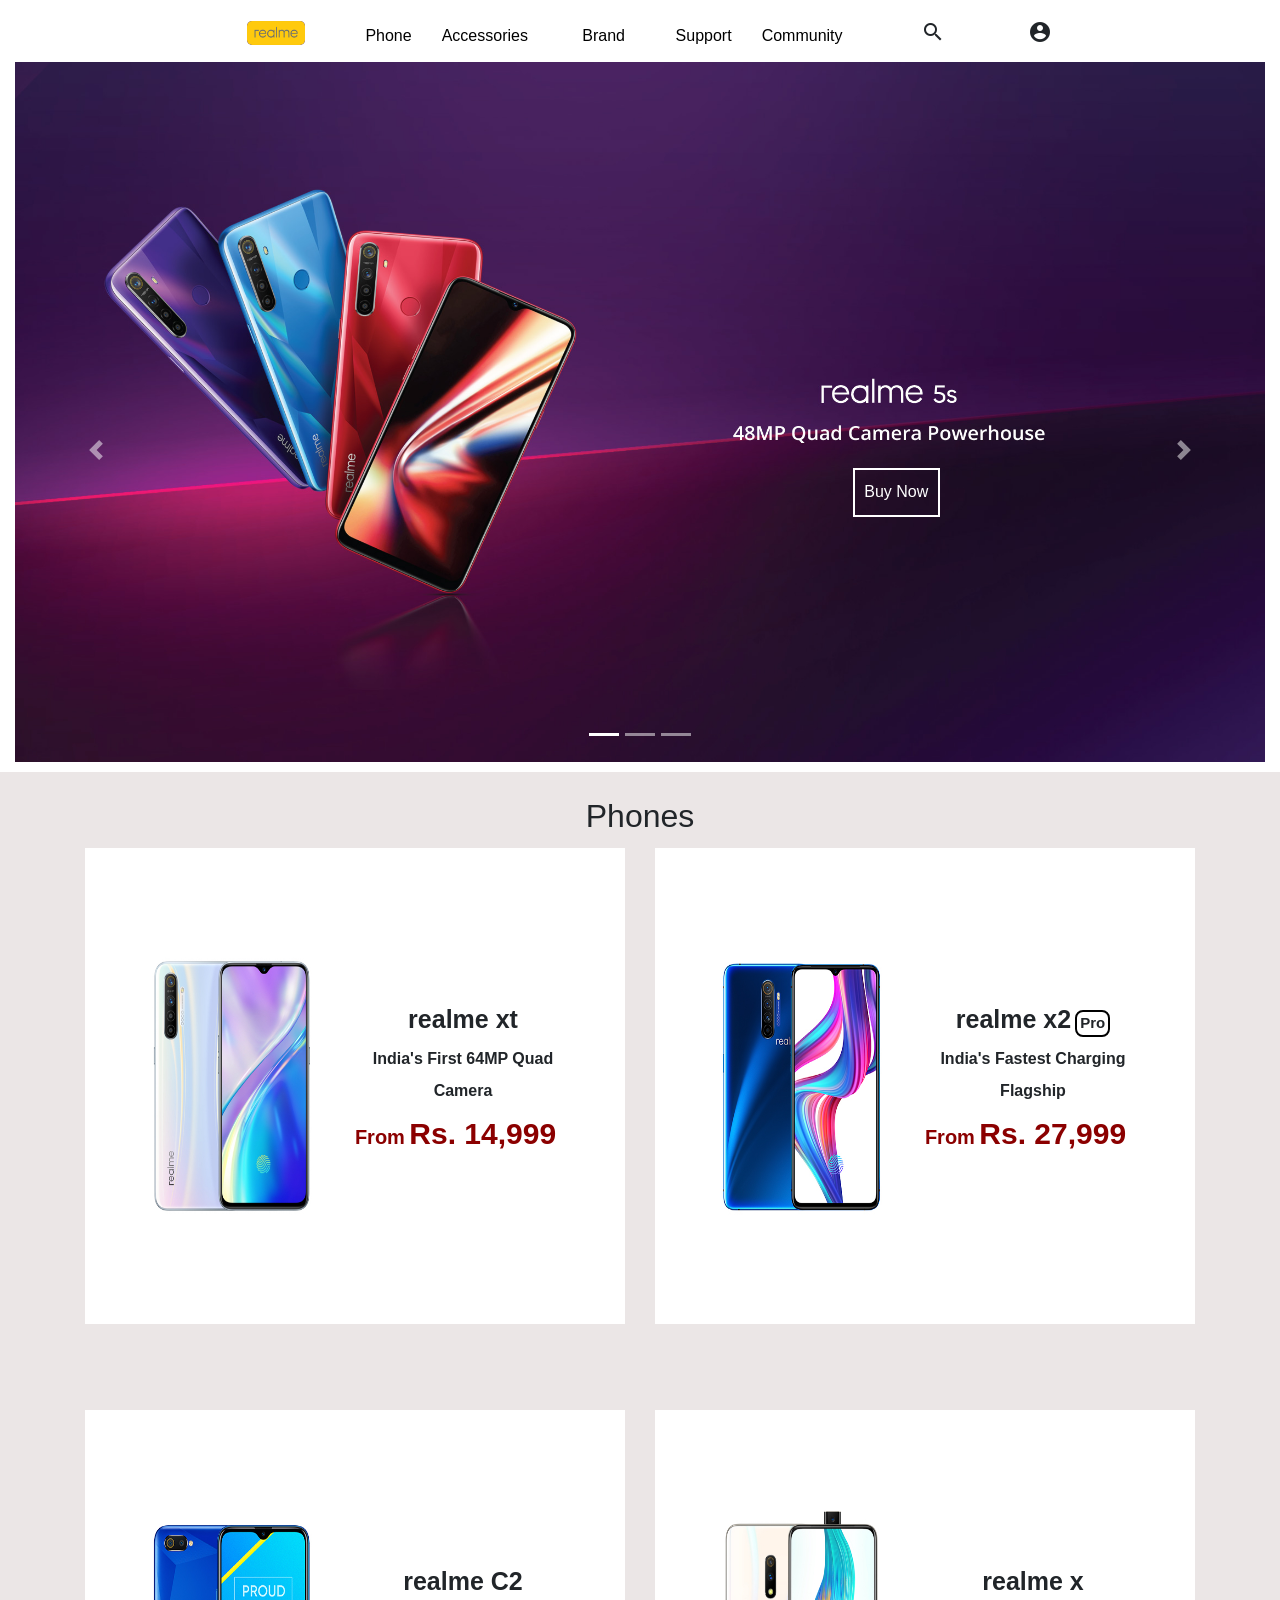
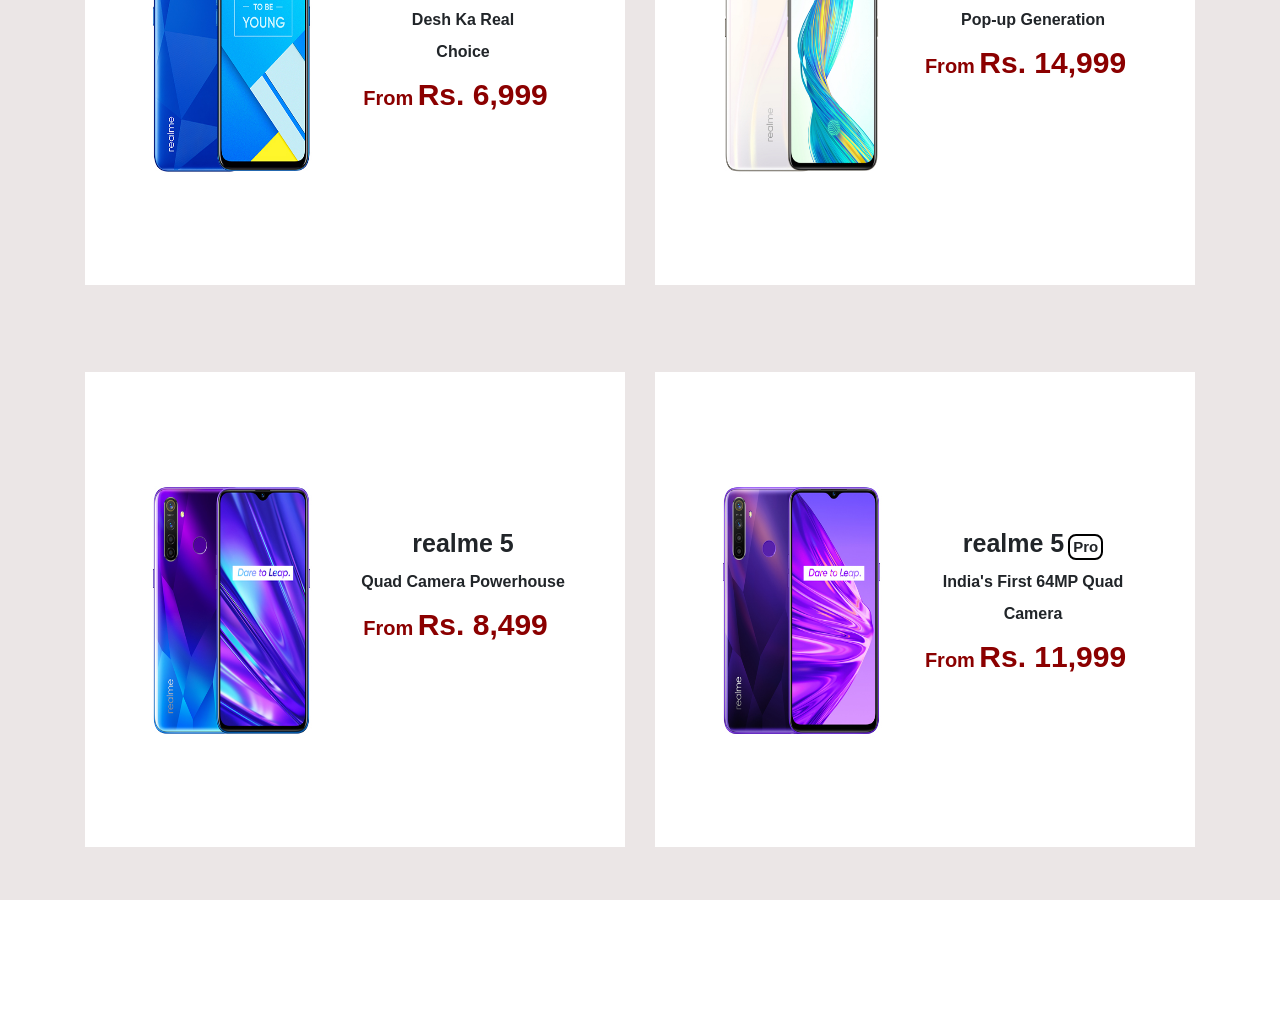
==== website.html @ 1b968656 "Add files via upload" ====
<!doctype html>

<html>
<head>
  <title>Website</title>
  <meta name="viewport" content="width=device-width, initial-scale=1, shrink-to-fit=no">
  <link rel="stylesheet" href="https://fonts.googleapis.com/icon?family=Material+Icons">
  <link rel="stylesheet" href="https://stackpath.bootstrapcdn.com/bootstrap/4.4.1/css/bootstrap.min.css" integrity="sha384-Vkoo8x4CGsO3+Hhxv8T/Q5PaXtkKtu6ug5TOeNV6gBiFeWPGFN9MuhOf23Q9Ifjh" crossorigin="anonymous">
  <link rel="stylesheet" href="../css/webcs.css">
</head>
<body>
  <nav class="site-header sticky-top py-1 navi">
<div class="container-fluid w-100 top" id="nav">
  <div class="row align-items-center">
      <div class="col-3 column align-self-start"><img src="../img/realme.png" class="logo"></img></div>
    <div class="col-1 column"><a href="https://www.realme.com/in/" class="op">Phone</a></div>
    <div class="col-1 column"><a href="https://www.realme.com/in/" class="op">Accessories</a></div>
    <div class="col-1 column"><a href="https://www.realme.com/in/" class="op">Brand</a></div>
    <div class="col-1 column"><a href="https://www.realme.com/in/" class="op">Support</a></div>
    <div class="col-1 column"><a href="https://www.realme.com/in/" class="op">Community</a></div>
    <div class="col-1 column "><i class="material-icons icon">search</i></div>
    <div class="col-1 column"><i class="material-icons icon">account_circle</i></div>
  </div>
</div>
</nav>
 <div class="container-fluid">
   <div class="carousel slide"id="caro" data-ride="carousel">
     <ol class="carousel-indicators">
    <li data-target="#caro" data-slide-to="0" class="active"></li>
    <li data-target="#caro" data-slide-to="1"></li>
    <li data-target="#caro" data-slide-to="2"></li>
  </ol>
     <div class="carousel-inner">
       <div class="carousel-item active">
         <img src="../img/realme5s.jpg" class=" d-block image">
         <button class="buy">Buy Now</button>
       </div>
       <div class="carousel-item">
            <img src="../img/realme5s.jpg" class="image">
             <button class="buy">Buy Now</button>
       </div>
       <div class="carousel-item">
            <img src="../img/realme5s.jpg" class="image">
             <button class="buy">Buy Now</button>
       </div>
     </div>
   </div>
   <a class="carousel-control-prev" href="#caro" role="button" data-slide="prev">
  <span class="carousel-control-prev-icon" aria-hidden="true"></span>
  <span class="sr-only">Previous</span>
</a>
<a class="carousel-control-next" href="#caro" role="button" data-slide="next">
  <span class="carousel-control-next-icon" aria-hidden="true"></span>
  <span class="sr-only">Next</span>
</a>
 </div>
 <div class="container-fluid fix">
   <label class="phone">Phones</label>
  <div class="container">
    <div class="row">
      <div class="col-6"><a href="#top"><img src="../img/realmext.jpg" class="dis"></img></a>
        <span class="detail container">
          <label style="font-size:25px">realme xt</label><br>
          <label>India's First 64MP Quad</label><br><label>Camera</label><br>
         <label style="color:darkred;font-size:20px">From</label>  <label style="font-size:30px;color:darkred">Rs. 14,999</label>
         </span>
        </div>

      <div class="col-6"><a href="#top"><img src="../img/realmex2.jpg" class="dis"></img></a>
        <span class="detail container">
          <label style="font-size:25px">realme x2 </label><label class=pro>Pro</label><br>
          <label>India's Fastest Charging</label><br><label>Flagship</label><br>
         <label style="color:darkred;font-size:20px">From</label>  <label style="font-size:30px;color:darkred">Rs. 27,999</label>
         </span>
      </div>
    </div>
    <div class="row" style="margin-top:3%">
      <div class="col-6"><a href="#top"><img src="../img/realmec2.jpg" class="dis"></img></a>
        <span class="detail container">
          <label style="font-size:25px">realme C2</label><br>
          <label>Desh Ka Real</label><br><label>Choice</label><br>
         <label style="color:darkred;font-size:20px">From</label>  <label style="font-size:30px;color:darkred">Rs. 6,999</label>
         </span>
      </div>
      <div class="col-6"><a href="#top"><img src="../img/realmex.jpg" class="dis"></img></a>
        <span class="detail container">
          <label style="font-size:25px">realme x</label><br>
          <label>Pop-up Generation</label><br>
         <label style="color:darkred;font-size:20px">From</label>  <label style="font-size:30px;color:darkred">Rs. 14,999</label>
         </span>
      </div>
    </div>
    <div class="row" style="margin-top:3%;">
      <div class="col-6"><a href="#top"><img src="../img/realme5.jpg" class="dis"></img></a>
        <span class="detail container">
          <label style="font-size:25px">realme 5</label><br>
          <label>Quad Camera Powerhouse</label><br>
         <label style="color:darkred;font-size:20px">From</label>  <label style="font-size:30px;color:darkred">Rs. 8,499</label>
         </span>
      </div>
      <div class="col-6"><a href="#top"><img src="../img/realme5pro.jpg" class="dis"></img></a>
        <span class="detail container">
          <label style="font-size:25px">realme 5 </label><label class=pro>Pro</label><br>
          <label>India's First 64MP Quad</label><br><label>Camera</label><br>
         <label style="color:darkred;font-size:20px">From</label>  <label style="font-size:30px;color:darkred">Rs. 11,999</label>
         </span>
      </div>
    </div>
  </div>
 </div>

 <script src="https://code.jquery.com/jquery-3.4.1.slim.min.js" integrity="sha384-J6qa4849blE2+poT4WnyKhv5vZF5SrPo0iEjwBvKU7imGFAV0wwj1yYfoRSJoZ+n" crossorigin="anonymous"></script>
<script src="https://cdn.jsdelivr.net/npm/popper.js@1.16.0/dist/umd/popper.min.js" integrity="sha384-Q6E9RHvbIyZFJoft+2mJbHaEWldlvI9IOYy5n3zV9zzTtmI3UksdQRVvoxMfooAo" crossorigin="anonymous"></script>
<script src="https://stackpath.bootstrapcdn.com/bootstrap/4.4.1/js/bootstrap.min.js" integrity="sha384-wfSDF2E50Y2D1uUdj0O3uMBJnjuUD4Ih7YwaYd1iqfktj0Uod8GCExl3Og8ifwB6" crossorigin="anonymous"></script>
</body>

</html>
---- css/webcs.css ----
.fix{
  text-align: center;
  margin-top: 10px;
  background-color: #ebe6e6;
}
.top{
  padding-top: 0.5%;
  padding-bottom: 0.5%;
}
.image{
  width: 100%;
  height: 700px;
}
.buy{
  position: absolute;
  bottom: 35%;
  right: 26%;
  border: 2px solid white;
  width: 7%;
  height: 7%;
  background: transparent;
  color: white;
  transition: 0.5s ease;
}
.buy:hover{
  background-color: white;
  color: black;
}
.column{
  padding-top: 10px;
  text-align: right;
#  border: 2px solid;
}
.op{
  color: black;
  text-decoration: none;
}
.op:hover{
  color: #FFE66D;
  text-decoration: none;
}
.logo{
  width: 20%;
  background-color: blue;
  border-radius: 5px;
}
.phone{
  margin-top: 1.6%;
  font-size: 200%;
}
.dis{
  width: 100%;
  height: 90%;
}
.navi{
  background-color:rgba(255, 255, 255,0.98);
}
.detail{
  position: relative;
  bottom: 61%;
  left: 20%;
  display:inline;
  text-align: center;
  font-weight: bold;
}
.pro{
  border: 2px solid black;
  border-radius: 8px;
  font-size: 15px;
  margin-left: 4px;
  margin-bottom: 10px;
  padding-left: 3px;
  padding-right: 3px;
}
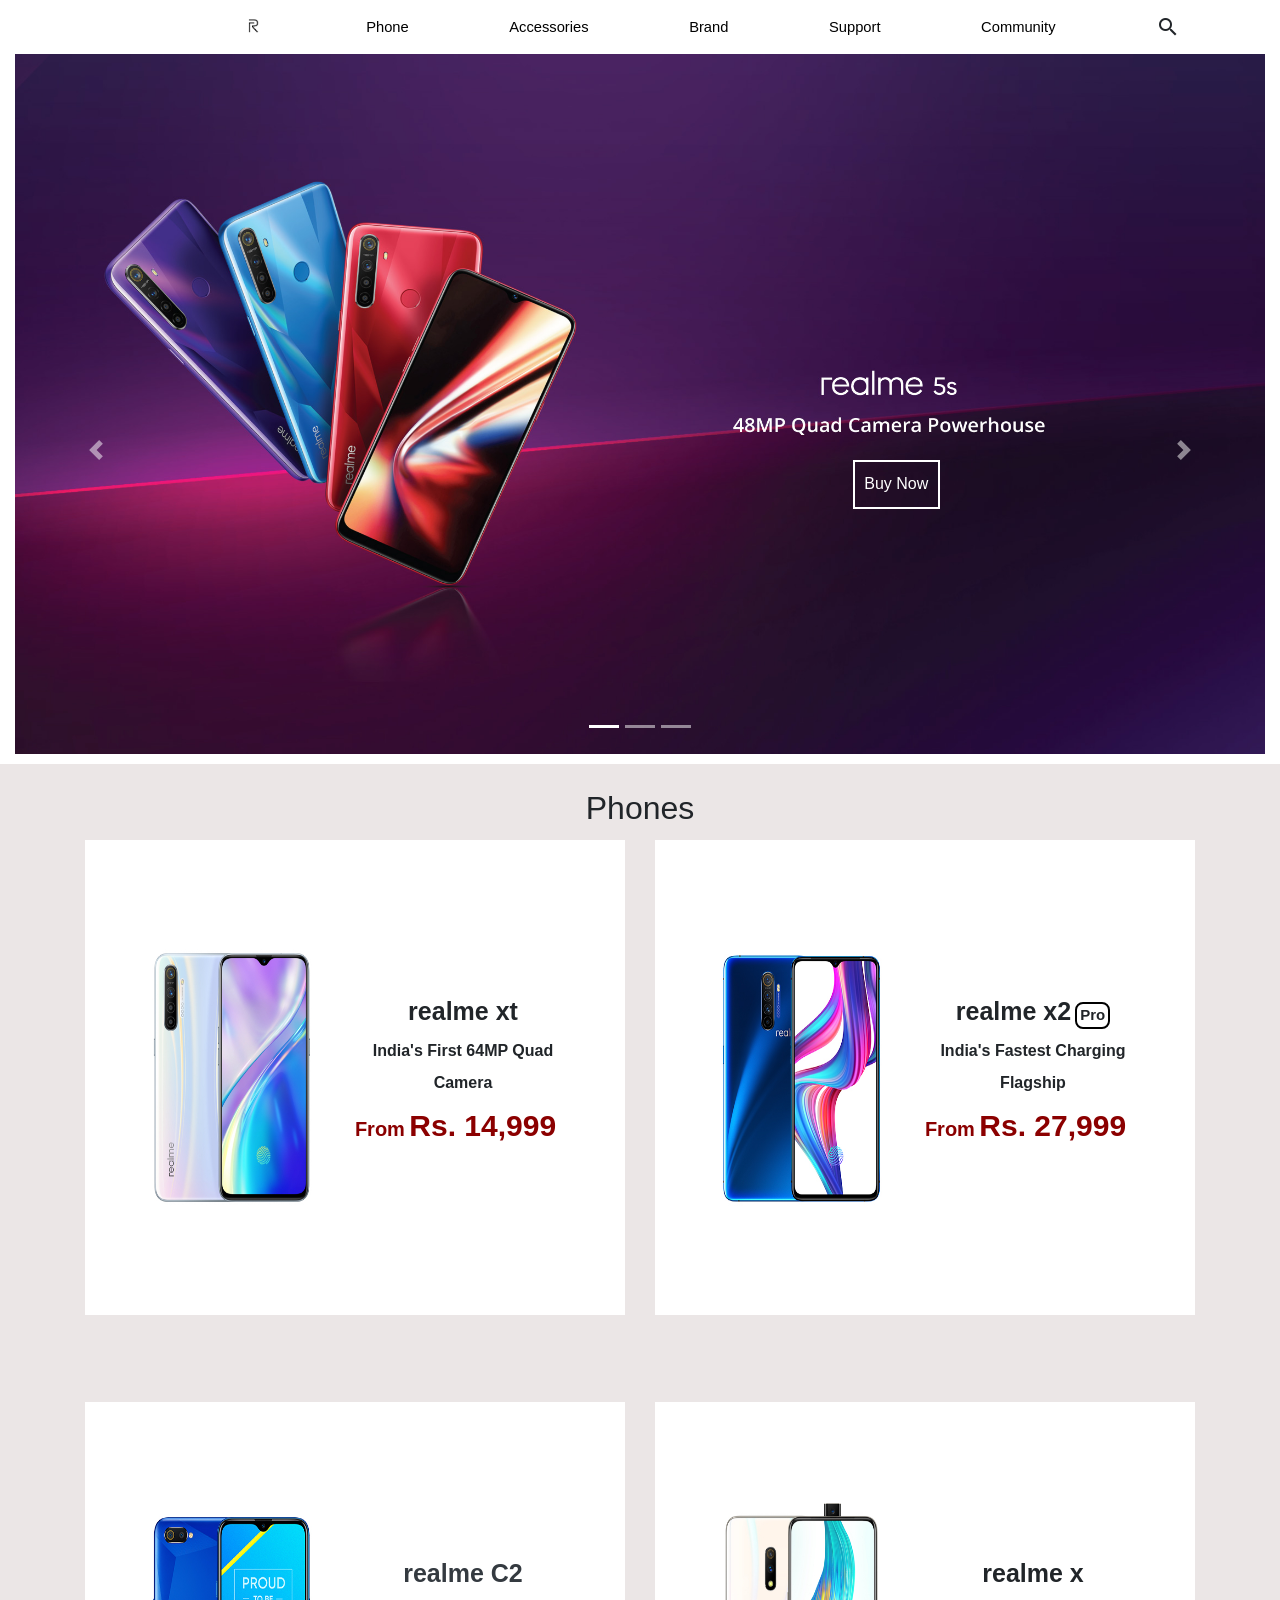
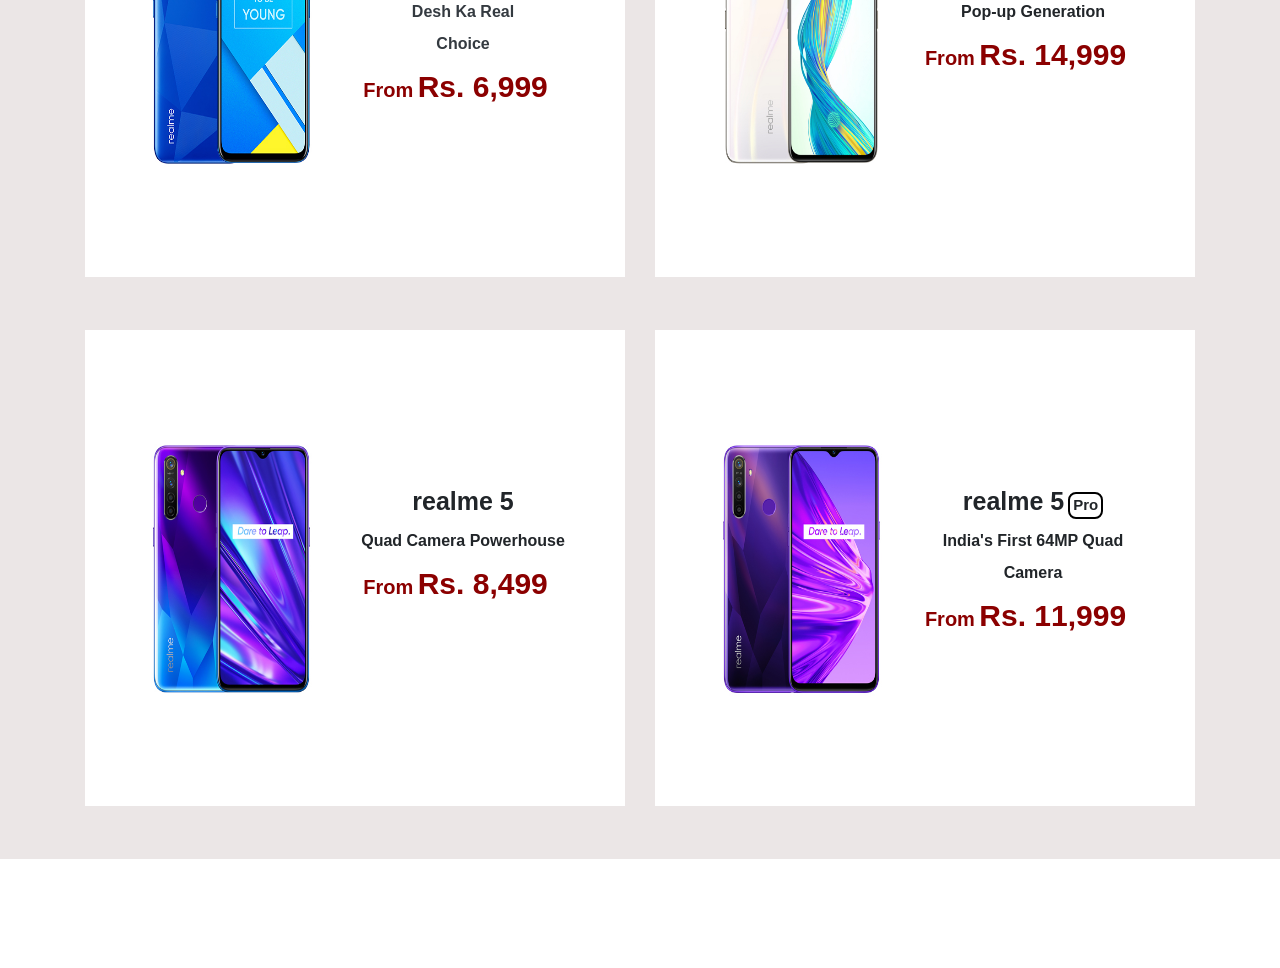
==== commit 6152265f: "Add files via upload" ====
--- a/website.html
+++ b/website.html
@@ -9,22 +9,27 @@
   <link rel="stylesheet" href="../css/webcs.css">
 </head>
 <body>
-  <nav class="site-header sticky-top py-1 navi">
-<div class="container-fluid w-100 top" id="nav">
-  <div class="row align-items-center">
-      <div class="col-3 column align-self-start"><img src="../img/realme.png" class="logo"></img></div>
-    <div class="col-1 column"><a href="https://www.realme.com/in/" class="op">Phone</a></div>
-    <div class="col-1 column"><a href="https://www.realme.com/in/" class="op">Accessories</a></div>
-    <div class="col-1 column"><a href="https://www.realme.com/in/" class="op">Brand</a></div>
-    <div class="col-1 column"><a href="https://www.realme.com/in/" class="op">Support</a></div>
-    <div class="col-1 column"><a href="https://www.realme.com/in/" class="op">Community</a></div>
-    <div class="col-1 column "><i class="material-icons icon">search</i></div>
-    <div class="col-1 column"><i class="material-icons icon">account_circle</i></div>
+  <nav class="navbar navbar-expand-md navbar-dark ">
+
+     <span class="logo"><img src="../img/realme.png" style="width: 100%;"></img></span>
+    <!-- <button class="navbar-toggler" type="button" data-toggle="collapse" style="background-color: skyblue" data-target:"#navdiv"><span class="navbar-toggler-icon"></span></button> -->
+    <button class="navbar-toggler" type="button" data-toggle="collapse" data-target="#navbarSupportedContent" aria-controls="navbarSupportedContent" aria-expanded="false" aria-label="Toggle navigation">
+    <span class="navbar-toggler-icon" style="background-color: skyblue"></span>
+  </button>
+    <div class="collapse navbar-collapse" id="navbarSupportedContent">
+    <ul class="navbar-nav mr-auto">
+    <li class="nav-item list-i"><a href="https://www.realme.com/in/" class="nav-i">Phone</a></li>
+    <li class="nav-item list-i"><a href="https://www.realme.com/in/" class="nav-i">Accessories</a></li>
+    <li class="nav-item list-i"><a href="https://www.realme.com/in/" class="nav-i">Brand</a></li>
+    <li class="nav-item list-i"><a href="https://www.realme.com/in/" class="nav-i">Support</a></li>
+    <li class="nav-item list-i"><a href="https://www.realme.com/in/" class="nav-i">Community</a></li>
+    <li class="nav-item list-i"><i class="material-icons icon">search</i></li>
+    <li class="nav-item list-i"><i class="material-icons icon">account_circle</i></li>
+    </ul>
   </div>
-</div>
 </nav>
  <div class="container-fluid">
-   <div class="carousel slide"id="caro" data-ride="carousel">
+   <div class="carousel slide" id="caro" data-ride="carousel">
      <ol class="carousel-indicators">
     <li data-target="#caro" data-slide-to="0" class="active"></li>
     <li data-target="#caro" data-slide-to="1"></li>
@@ -75,12 +80,13 @@
       </div>
     </div>
     <div class="row" style="margin-top:3%">
-      <div class="col-6"><a href="#top"><img src="../img/realmec2.jpg" class="dis"></img></a>
-        <span class="detail container">
+      <div class="col-6"><a href="#top" class="text-dark"><img src="../img/realmec2.jpg" class="dis"></img>
+         <span class="detail container">
           <label style="font-size:25px">realme C2</label><br>
           <label>Desh Ka Real</label><br><label>Choice</label><br>
          <label style="color:darkred;font-size:20px">From</label>  <label style="font-size:30px;color:darkred">Rs. 6,999</label>
-         </span>
+         </span></a>
+
       </div>
       <div class="col-6"><a href="#top"><img src="../img/realmex.jpg" class="dis"></img></a>
         <span class="detail container">
@@ -90,7 +96,7 @@
          </span>
       </div>
     </div>
-    <div class="row" style="margin-top:3%;">
+    <div class="row" stylehost website for free on google="margin-top:3%;">
       <div class="col-6"><a href="#top"><img src="../img/realme5.jpg" class="dis"></img></a>
         <span class="detail container">
           <label style="font-size:25px">realme 5</label><br>
--- a/css/webcs.css
+++ b/css/webcs.css
@@ -31,19 +31,24 @@
   text-align: right;
 #  border: 2px solid;
 }
-.op{
+.list-i{
+  margin-left: 30%;
+  margin-top:2%;
+}
+.nav-i{
   color: black;
-  text-decoration: none;
+  font-size: 92%;
 }
-.op:hover{
+.nav-i:hover{
   color: #FFE66D;
   text-decoration: none;
 }
 .logo{
-  width: 20%;
-  background-color: blue;
-  border-radius: 5px;
+  padding-top: 0%;
+  margin-left: 18%;
+  width: 2%;
 }
+
 .phone{
   margin-top: 1.6%;
   font-size: 200%;
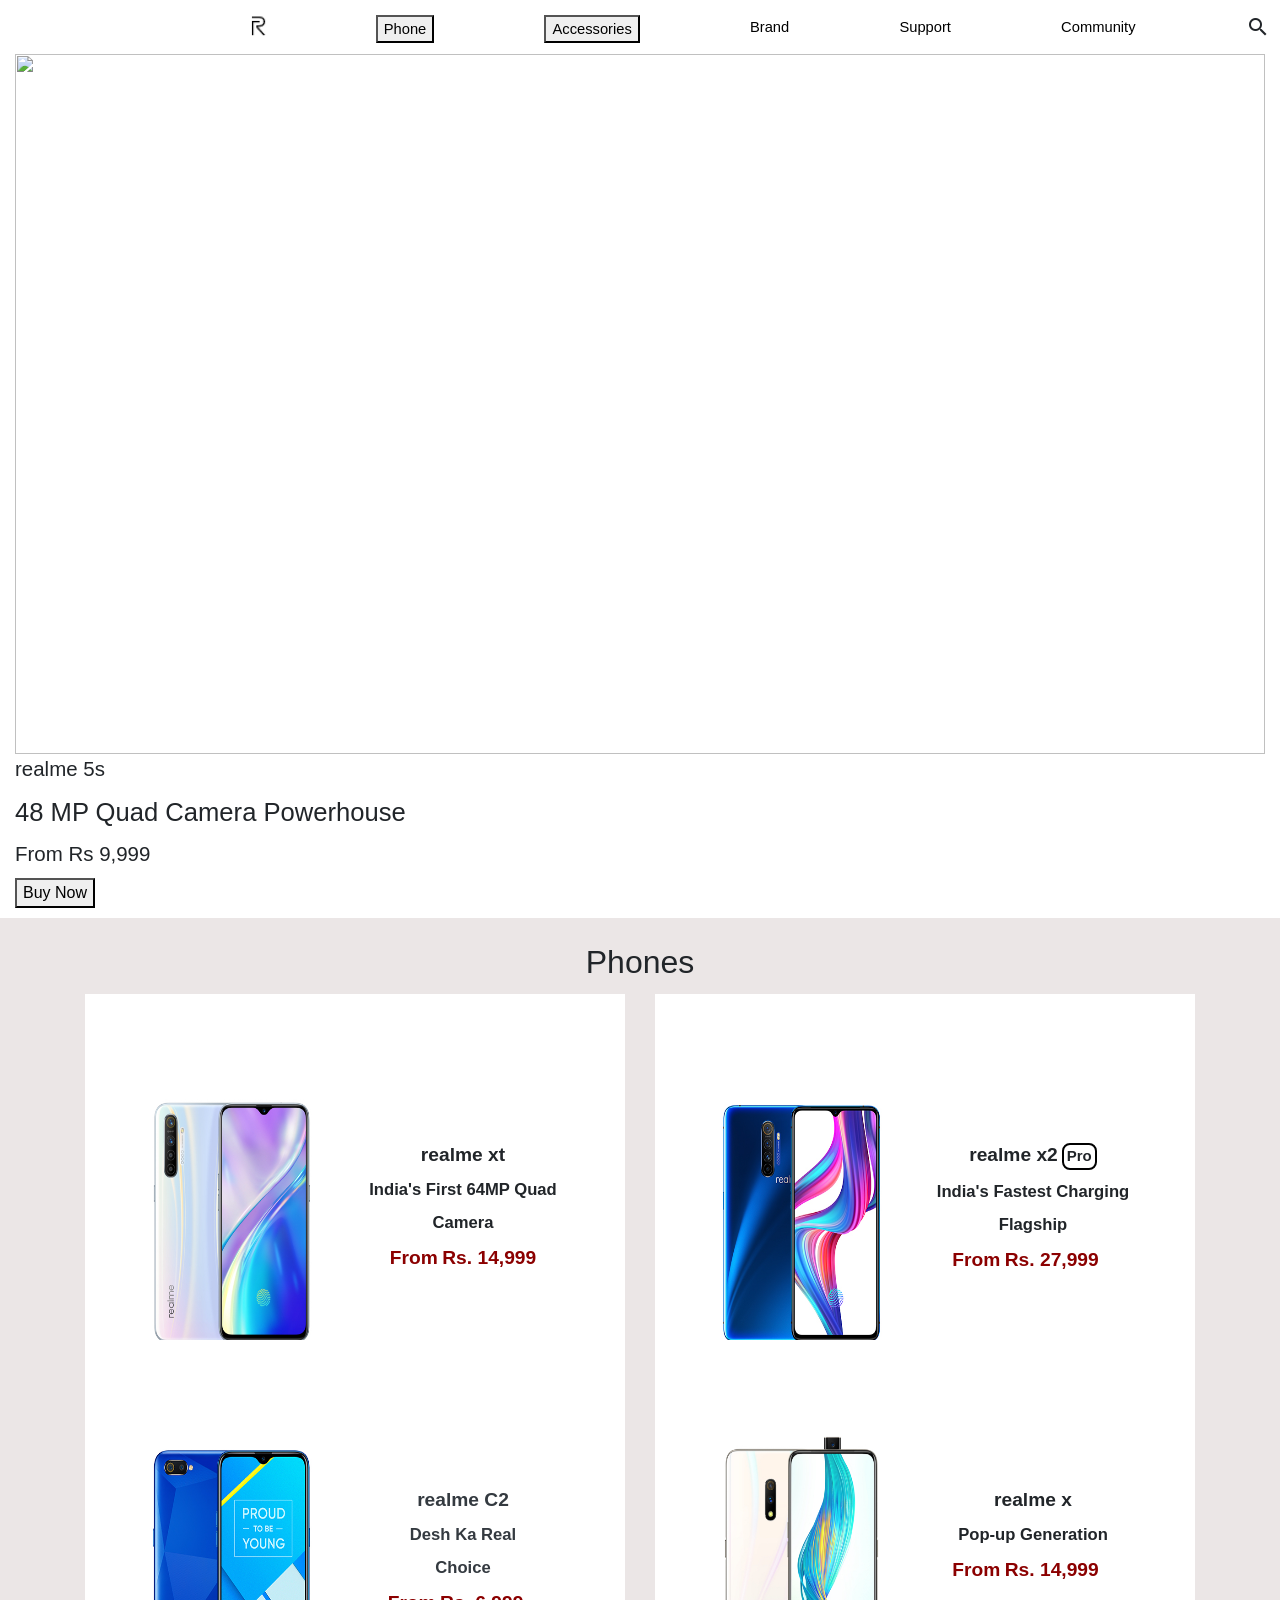
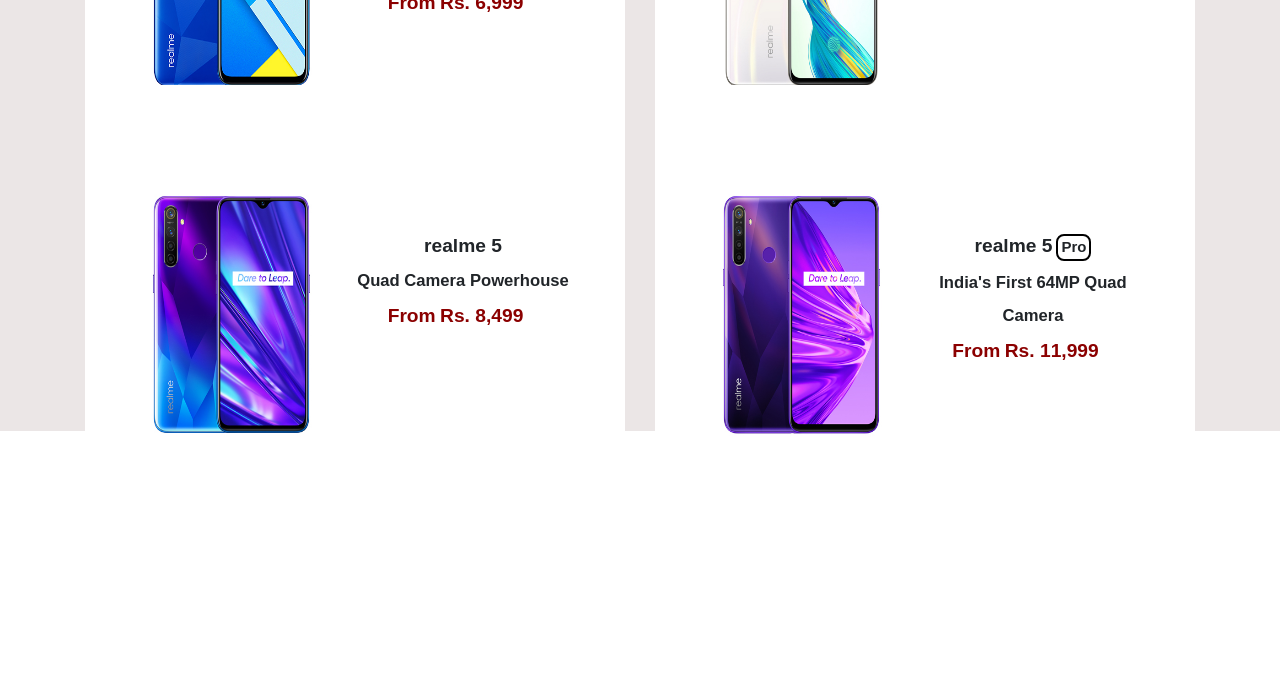
==== commit 168f47bf: "Add files via upload" ====
--- a/website.html
+++ b/website.html
@@ -4,22 +4,45 @@
 <head>
   <title>Website</title>
   <meta name="viewport" content="width=device-width, initial-scale=1, shrink-to-fit=no">
+  <meta name="viewport" content="width=device-width, initial-scale=1.0">
   <link rel="stylesheet" href="https://fonts.googleapis.com/icon?family=Material+Icons">
   <link rel="stylesheet" href="https://stackpath.bootstrapcdn.com/bootstrap/4.4.1/css/bootstrap.min.css" integrity="sha384-Vkoo8x4CGsO3+Hhxv8T/Q5PaXtkKtu6ug5TOeNV6gBiFeWPGFN9MuhOf23Q9Ifjh" crossorigin="anonymous">
   <link rel="stylesheet" href="../css/webcs.css">
 </head>
 <body>
-  <nav class="navbar navbar-expand-md navbar-dark ">
+  <nav class="navbar navbar-expand-md navbar-light container-fluid">
 
-     <span class="logo"><img src="../img/realme.png" style="width: 100%;"></img></span>
-    <!-- <button class="navbar-toggler" type="button" data-toggle="collapse" style="background-color: skyblue" data-target:"#navdiv"><span class="navbar-toggler-icon"></span></button> -->
+    <span class="logo"><img src="../img/realme.png" style="width: 35px;"></img></span>
     <button class="navbar-toggler" type="button" data-toggle="collapse" data-target="#navbarSupportedContent" aria-controls="navbarSupportedContent" aria-expanded="false" aria-label="Toggle navigation">
-    <span class="navbar-toggler-icon" style="background-color: skyblue"></span>
+    <span class="navbar-toggler-icon"></span>
   </button>
     <div class="collapse navbar-collapse" id="navbarSupportedContent">
     <ul class="navbar-nav mr-auto">
-    <li class="nav-item list-i"><a href="https://www.realme.com/in/" class="nav-i">Phone</a></li>
-    <li class="nav-item list-i"><a href="https://www.realme.com/in/" class="nav-i">Accessories</a></li>
+    <li class="nav-item list-i"><button class="nav-i dropdown" type="button" data-toggle="dropdown">Phone</button>
+     <div class="dropdown-menu" style="border: none;width: 100%;">
+      <div class="dropdown-item container-fluid men ">
+        <div class="text-center dec"><a href="#"><img class="w-75" src="https://image01.realme.net/general/20200206/1580961135759.png"></img><br><a href="#" class="text-dark text-decoration-none" style="font-size: 110%;">realme C3</a><br><a class="text-danger" href="#" style="font-weight: bold;font-size: 120%">Rs 6,999</a></a></div>    
+         <div class="text-center dec"><a href="#"><img class="w-75" src="https://image01.realme.net/general/20200109/1578553871415.png"></img><br><a href="#" class="text-dark text-decoration-none" style="font-size: 110%;">realme 5i</a><br><a class="text-danger" href="#" style="font-weight: bold;font-size: 120%">Rs 8,999</a></div> 
+          <div class="text-center dec"><a href="#"><img class="w-75" src="https://image01.realme.net/general/20191217/1576563025724.png"></img><br><a href="#" class="text-dark text-decoration-none " style="font-size: 110%;">realme X2</a><br><a class="text-danger" href="#" style="font-weight: bold;font-size: 120%">Rs 16,999</a></a></div> 
+           <div class="text-center dec"><a href="#"><img class="w-75" src="https://image01.realme.net/general/20191119/1574164288433.png"></img><br><a href="#" class="text-dark text-decoration-none " style="font-size: 110%;">realme 5s</a><br><a class="text-danger" href="#" style="font-weight: bold;font-size: 120%">Rs 9,999</a></a></div> 
+            <div class="text-center dec"><a href="#"><img class="w-75" src="https://image01.realme.net/general/20190913/1568362321878.png"></img><br><a href="#" class="text-dark text-decoration-none" style="font-size: 110%;">realme XT</a><br><a class="text-danger " href="#" style="font-weight: bold;font-size: 120%">Rs 15,999</a></a></div> 
+             <div class="text-center dec"><a href="#"><img class="w-75" src="https://image01.realme.net/general/20190703/1562171756416.png"></img><br><a href="#" class="text-dark text-decoration-none" style="font-size: 130%;">realme C2</a><br><a class="text-danger" href="#" style="font-weight: bold;font-size: 120%">Rs 7,999</a></a></div> 
+      </div>
+    </li>
+    
+    
+    <li class="nav-item list-i">
+      <button class="nav-i dropdown" type="button" data-toggle="dropdown">Accessories</button>
+     <div class="dropdown-menu" style="border: none;width: 100%;">
+      <div class="dropdown-item container-fluid men">
+        <div class="text-center dec"><a href="#"><img class="w-75" src="https://image01.realme.net/general/20200205/1580879889490.png"></img><br><a href="#" class="text-dark text-decoration-none" style="font-size: 110%;">realme Buds Cover</a><br><a class="text-danger" href="#" style="font-weight: bold;font-size: 120%">Rs 399</a></a></div>    
+         <div class="text-center dec"><a href="#"><img class="w-75" src="https://image01.realme.net/general/20200124/1579841531795.png"></img><br><a href="#" class="text-dark text-decoration-none" style="font-size: 110%;">realme Power Bank</a><br><a class="text-danger" href="#" style="font-weight: bold;font-size: 120%">Rs 1,999</a></div> 
+          <div class="text-center dec"><a href="#"><img class="w-75" src="https://image01.realme.net/general/20200121/1579605485608.png"></img><br><a href="#" class="text-dark text-decoration-none " style="font-size: 110%;">realme X2 Case</a><br><a class="text-danger" href="#" style="font-weight: bold;font-size: 120%">Rs 399</a></a></div> 
+           <div class="text-center dec"><a href="#"><img class="w-75" src="https://image01.realme.net/general/20191217/1576558029983.png"></img><br><a href="#" class="text-dark text-decoration-none " style="font-size: 110%;">realme Buds Air</a><br><a class="text-danger" href="#" style="font-weight: bold;font-size: 120%">Rs 3,999</a></a></div> 
+            <div class="text-center dec"><a href="#"><img class="w-75" src="https://image01.realme.net/general/20190913/1568360352661.png"></img><br><a href="#" class="text-dark text-decoration-none" style="font-size: 110%;">realme Buds Wireless</a><br><a class="text-danger " href="#" style="font-weight: bold;font-size: 120%">Rs 1,799</a></a></div> 
+             <div class="text-center dec"><a href="#"><img class="w-75" src="https://image01.realme.net/general/20190703/1562171989055.png"></img><br><a href="#" class="text-dark text-decoration-none" style="font-size: 110%;">Tech BackPack</a><br><a class="text-danger" href="#" style="font-weight: bold;font-size: 120%">Rs 1,799</a></a></div> 
+      </div>
+    </li>
     <li class="nav-item list-i"><a href="https://www.realme.com/in/" class="nav-i">Brand</a></li>
     <li class="nav-item list-i"><a href="https://www.realme.com/in/" class="nav-i">Support</a></li>
     <li class="nav-item list-i"><a href="https://www.realme.com/in/" class="nav-i">Community</a></li>
@@ -36,17 +59,30 @@
     <li data-target="#caro" data-slide-to="2"></li>
   </ol>
      <div class="carousel-inner">
-       <div class="carousel-item active">
-         <img src="../img/realme5s.jpg" class=" d-block image">
-         <button class="buy">Buy Now</button>
+       <div class="carousel-item active sz">
+         <img src="https://image01.realme.net/general/20191213/1576255200723.jpg" class=" d-block image">
+         <span class="buy1">
+          <label style="font-size: 1.6vw">realme 5s</label><br>
+          <label style="font-size: 2vw">48 MP Quad Camera Powerhouse</label><br>
+          <label  style="font-size: 1.6vw">From Rs 9,999</label><br>
+         <button class="buy-button">Buy Now</button></span></img>
        </div>
        <div class="carousel-item">
-            <img src="../img/realme5s.jpg" class="image">
-             <button class="buy">Buy Now</button>
+            <img src="https://image01.realme.net/general/20200109/1578553489368.jpg" class=" d-block image">
+         <span class="buy1">
+          <label style="font-size: 1.6vw">realme 5i</label><br>
+          <label style="font-size: 2vw">The Stylist Powerhouse</label><br>
+          <label  style="font-size: 1.6vw">From Rs 8,999</label><br>
+         <button class="buy-button">Buy Now</button>
+       </span></img>
        </div>
        <div class="carousel-item">
-            <img src="../img/realme5s.jpg" class="image">
-             <button class="buy">Buy Now</button>
+          <img src="https://image01.realme.net/general/20200205/1580876532810.jpg" class=" d-block image">
+         <span class="buy1">
+          <label style="font-size: 1.6vw">realme X2</label><br>
+          <label style="font-size: 2vw">64 MP Performance Expert</label><br>
+          <label  style="font-size: 1.6vw">From Rs 16,999</label><br>
+         <button class="buy-button">Buy Now</button></span></img>
        </div>
      </div>
    </div>
@@ -62,53 +98,53 @@
  <div class="container-fluid fix">
    <label class="phone">Phones</label>
   <div class="container">
-    <div class="row">
+    <div class="row" style="height:27vw;">
       <div class="col-6"><a href="#top"><img src="../img/realmext.jpg" class="dis"></img></a>
-        <span class="detail container">
-          <label style="font-size:25px">realme xt</label><br>
-          <label>India's First 64MP Quad</label><br><label>Camera</label><br>
-         <label style="color:darkred;font-size:20px">From</label>  <label style="font-size:30px;color:darkred">Rs. 14,999</label>
+        <span class="detail">
+          <label style="font-size:1.5vw">realme xt</label><br>
+          <label style="font-size:1.3vw">India's First 64MP Quad</label><br><label style="font-size: 1.3vw">Camera</label><br>
+         <label style="color:darkred;font-size:1.5vw">From</label>  <label style="font-size:1.5vw;color:darkred">Rs. 14,999</label>
          </span>
         </div>
 
       <div class="col-6"><a href="#top"><img src="../img/realmex2.jpg" class="dis"></img></a>
         <span class="detail container">
-          <label style="font-size:25px">realme x2 </label><label class=pro>Pro</label><br>
-          <label>India's Fastest Charging</label><br><label>Flagship</label><br>
-         <label style="color:darkred;font-size:20px">From</label>  <label style="font-size:30px;color:darkred">Rs. 27,999</label>
+          <label style="font-size:1.5vw">realme x2 </label><label class=pro>Pro</label><br>
+          <label style="font-size:1.3vw">India's Fastest Charging</label><br><label style="font-size:1.3vw">Flagship</label><br>
+         <label style="color:darkred;font-size:1.5vw">From</label>  <label style="font-size:1.5vw;color:darkred">Rs. 27,999</label>
          </span>
       </div>
     </div>
-    <div class="row" style="margin-top:3%">
+    <div class="row " style="height:27vw;">
       <div class="col-6"><a href="#top" class="text-dark"><img src="../img/realmec2.jpg" class="dis"></img>
          <span class="detail container">
-          <label style="font-size:25px">realme C2</label><br>
-          <label>Desh Ka Real</label><br><label>Choice</label><br>
-         <label style="color:darkred;font-size:20px">From</label>  <label style="font-size:30px;color:darkred">Rs. 6,999</label>
+          <label style="font-size:1.5vw">realme C2</label><br>
+          <label style="font-size:1.3vw">Desh Ka Real</label><br><label style="font-size:1.3vw">Choice</label><br>
+         <label style="color:darkred;font-size:1.5vw">From</label>  <label style="font-size:1.5vw;color:darkred">Rs. 6,999</label>
          </span></a>
 
       </div>
       <div class="col-6"><a href="#top"><img src="../img/realmex.jpg" class="dis"></img></a>
         <span class="detail container">
-          <label style="font-size:25px">realme x</label><br>
-          <label>Pop-up Generation</label><br>
-         <label style="color:darkred;font-size:20px">From</label>  <label style="font-size:30px;color:darkred">Rs. 14,999</label>
+          <label style="font-size:1.5vw">realme x</label><br>
+          <label style="font-size:1.3vw">Pop-up Generation</label><br>
+         <label style="color:darkred;font-size:1.5vw">From</label>  <label style="font-size:1.5vw;color:darkred">Rs. 14,999</label>
          </span>
       </div>
     </div>
-    <div class="row" stylehost website for free on google="margin-top:3%;">
+    <div class="row" style="height:27vw;">
       <div class="col-6"><a href="#top"><img src="../img/realme5.jpg" class="dis"></img></a>
         <span class="detail container">
-          <label style="font-size:25px">realme 5</label><br>
-          <label>Quad Camera Powerhouse</label><br>
-         <label style="color:darkred;font-size:20px">From</label>  <label style="font-size:30px;color:darkred">Rs. 8,499</label>
+          <label style="font-size:1.5vw">realme 5</label><br>
+          <label style="font-size:1.3vw">Quad Camera Powerhouse</label><br>
+         <label style="color:darkred;font-size:1.5vw">From</label>  <label style="font-size:1.5vw;color:darkred">Rs. 8,499</label>
          </span>
       </div>
       <div class="col-6"><a href="#top"><img src="../img/realme5pro.jpg" class="dis"></img></a>
         <span class="detail container">
-          <label style="font-size:25px">realme 5 </label><label class=pro>Pro</label><br>
-          <label>India's First 64MP Quad</label><br><label>Camera</label><br>
-         <label style="color:darkred;font-size:20px">From</label>  <label style="font-size:30px;color:darkred">Rs. 11,999</label>
+          <label style="font-size:1.5vw">realme 5 </label><label class=pro>Pro</label><br>
+          <label style="font-size:1.3vw">India's First 64MP Quad</label><br><label style="font-size:1.3vw">Camera</label><br>
+         <label style="color:darkred;font-size:1.5vw">From</label>  <label style="font-size:1.5vw;color:darkred">Rs. 11,999</label>
          </span>
       </div>
     </div>
